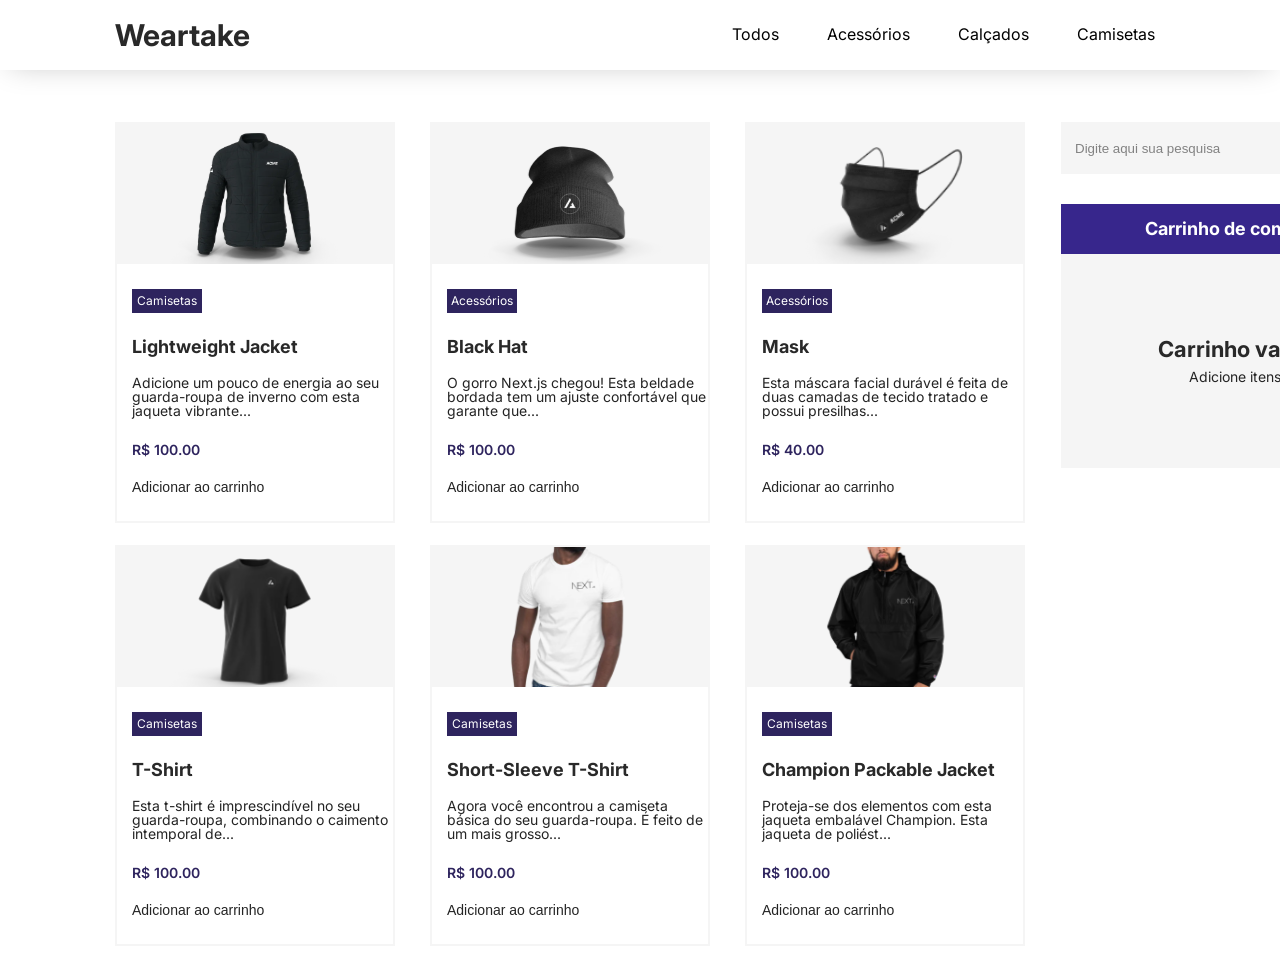
==== index.html @ 9d79dd7a "first commit" ====
<!DOCTYPE html>
<html lang="pt-br">

<head>
    <meta charset="UTF-8">
    <meta http-equiv="X-UA-Compatible" content="IE=edge">
    <meta name="viewport" content="width=device-width, initial-scale=1.0">
    <link rel="stylesheet" href="./css/style.css">
    <link rel="stylesheet" href="./css/reset.css">
    <link rel="preconnect" href="https://fonts.googleapis.com">
    <link rel="preconnect" href="https://fonts.gstatic.com" crossorigin>
    <link href="https://fonts.googleapis.com/css2?family=Inter:wght@100;200;300;400;500;600;700;800;900&display=swap"
        rel="stylesheet">
    <script defer src="./js/database.js"></script>
    <script defer src="./js/index.js"></script>
    <title>Weartake</title>
</head>

<body>
    <header>
        <div class="container">
            <div class="container-box">
                <div class="logo">
                    <h1 class="site-title"> <a href="">Weartake</a></h1>
                </div>

                <nav>
                    <ul class="menu-list">
                        <li class="menu-item"><button class="first-btn">Todos</button></li>
                        <li class="menu-item"><button> Acessórios</button></li>
                        <li class="menu-item"><button> Calçados</button></li>
                        <li class="menu-item"><button> Camisetas</button></li>
                    </ul>
                </nav>
            </div>
        </div>
    </header>

    <div class="content-container">
        <main>
            <section class="cards-showroom">
                <div class="cards-box">
                    <ul class="cards-list">
                        <!-- <li class="card">
                            <div class="card-img-container">
                                <img class="card-img" src="./img/jaqueta.svg" alt="">
                            </div>

                            <span class="card-category">Camisetas</span>
                            <h1 class="card-title">Lightweight Jacket</h1>
                            <p class="card-description">Adicione um pouco de energia ao seu guarda-roupa de inverno
                                com esta jaqueta vibrante...</p>
                            <strong class="card-price">R$ 100.00</strong>
                            <button class="card-add-cart">Adicionar ao carrinho</button>

                        </li>-->
                    </ul>

                </div>

            </section>
        </main>
        <aside>
            <main>
                <div class="aside-container">
                    <section class="search">
                        <div class="search-container">
                            <input type="text" class="txtSearch" id="txtSearch" placeholder="Digite aqui sua pesquisa"
                                alt="barra de digitação da pesquisa de texto">
                            <button class="btnSearch" id="btnSearch">Pesquisar</button>
                        </div>
                    </section>
                    <section class="cart">
                        <h3 class="cart-title">Carrinho de compras</h3>
                        <div class="cart-container">
                            <ul class="cart-list">

                            <p>Carrinho vazio</p>
                            <span>Adicione itens</span>
                            </ul>
                            <!--<div class="cart-box">
                                <div>
                                    <p class="quantityText">Quantidade: </p>
                                    <span class="quantityValue">3</span>

                                </div>

                                <div class="total-div">
                                    <p class="totalText">Total: </p>
                                    <span class="totalValue">R$ 100.00</span>
                                </div>-->
                        </div>
                </div>
                </section>
    </div>
    </main>
    </aside>
    </div>

</body>

</html>
---- css/style.css ----
html{
    overflow-x: scroll;
}

header {
    box-shadow: 0px 4px 30px -10px rgba(0, 0, 0, 0.25);
    height: 70px;

}


.container-box {
    display: flex;
    justify-content: space-between;
    align-items: center;
    text-align: center;
    height: 70px;
    margin-right: 115px;
    margin-left: 115px;
    


}



.site-title {
    font-weight: 700;
    font-size: 30px;
    color: #292929;
}

.menu-list {
    display: flex;
}

li .first-btn{
    font-weight: bold;
    
}

.menu-item{
    display: flex;
    justify-content: center;
    align-items: center;
    margin-left: 28px;
}

.menu-item button {
    font-family: 'Inter', sans-serif;
    
    font-size: 16px;
    
    background:none;
    border: none;
    padding: 10px;

    border-bottom: 2px solid transparent;
    
    font-weight: 400;
    transition: 0.6s;
}

.menu-item button:hover {
    border-bottom: 2px solid #2E245E;

}




.cards-box {
    min-width: 946px;
    
}

.cards-list {
    display: flex;
    flex-wrap: wrap;
}

.card {
    max-width: 280px;


    background-color: #FFF;

    border: 2px solid #F5F5F5;

    margin-right: 35px;

    margin-bottom: 22px;

    transition: 0.6s;
}

.card:hover {
    border-color: #2E245E;
}

.card-img-container {
    display: flex;
    justify-content: center;
    align-items: center;
    background-color: #F5F5F5;
    max-height: 154px;
    max-width: 296px;
    width: auto;
    height: auto;
}


.card-category {
    display: flex;
    justify-content: center;
    align-items: center;
    background-color: #2E245E;
    color: #FFF;
    width: 70px;
    height: 24px;
    font-size: 12px;
    font-weight: 400;
    margin: 25px 0px 25px 15px;
}

.card-title {
    font-weight: 700;
    font-size: 18px;
    color: #292929;
    margin-left: 15px;
    margin-bottom: 20px;
}

.card-description {
    max-width: 269px;
    margin-left: 15px;
    font-weight: 400;
    font-size: 14px;
    color: #242424;
    margin-bottom: 23px;
}

.card-price {
    display: inline-block;
    width: 200px;
    font-weight: 600;
    font-size: 14px;
    color: #2E245E;
    margin-left: 15px;
    margin-bottom: 20px;
    line-height: 16px;
}

.card-add-cart {
    padding: 0;
    background: none;
    border: none;
    color: #242424;
    font-size: 14px;
    font-weight: 500;
    margin-bottom: 25px;
    margin-left: 15px;
    line-height: 16px;
    transition: 0.4s;

    border-bottom: 1px solid transparent;
}

.card-add-cart:hover {
    color: #37268C;
    border-bottom: 1px solid #37268C;
}

.content-container {
    display: flex;

    margin-top: 52px;


    margin-right: 115px;
    margin-left: 115px;

}




.search-container {
    width: 350px;
    margin-bottom: 30px;

}

.txtSearch {
    color: #333333;
    background-color: #F5F5F5;
    width: 231px;
    height: 50px;
    border: 0 none;
    padding-left: 14px;



}

.txtSearch::placeholder {
    color: #828282;


}

.txtSearch:focus {
    border-color: #2E245E;
    box-shadow: 0 0 0 0;
    border: 0 none;
    outline: 0;

}

.btnSearch {


    color: #FFF;
    border-color: transparent;

    background: #37268C;
    width: 96px;
    height: 50px;
    transition: 0.5s;

}

.btnSearch:hover {
    -webkit-transform: scale(1.1);
    -ms-transform: scale(1.1);
    transform: scale(1.1);

    background: #2E245E
}


.cart-container {
    display: flex;
    flex-direction: column;
    justify-content: center;
    align-items: center;
    background: #F5F5F5;
    max-width: 347px;
    height: 214px;
    overflow-x: auto;
    
}

.cart-title {
    display: flex;
    justify-content: center;
    align-items: center;
    height: 50px;
    width: 347px;
    background: #37268C;
    font-weight: 700;
    font-size: 18px;
    color: #FFFFFF
}

.cart-list{
    display: flex;
    flex-direction: column;
}
.cart-container p {
    color: #292929;
    font-weight: 700;
    font-size: 22px;
}

.cart-container span {
    margin-top: 10px;
    display: inline-block;
    color: #242424;
    font-weight: 400;
    font-size: 14px;
    text-align: center;
}


section .cart-box {
    display: flex;
    flex-direction: column;
    justify-content: space-between;
    background: #333333;
    font-weight: 600;
    font-size: 16px;
    color: #fff;

    min-width: 100%;

    align-self: flex-end;
    max-height: 100px;
    height: 100%;

    

}

section .cart-box div {
    padding: 0;
    display: flex;
    justify-content: space-between;
    align-items: center;
    margin: 14px 24px 5px 14px;
    
}

.cart-box .total-div{
    margin: 0 24px 20px 14px;
}

div .quantityText {
    font-weight: 600;
    font-size: 14px;
    color: #FFFFFF;
    line-height: 24px;
}

div .quantityValue {
    font-weight: 400;
    font-size: 14px;
    color: #FFFFFF;
    line-height: 24px;
}

div .totalText {
    font-weight: 600;
    font-size: 14px;
    color: #FFFFFF;
    line-height: 24px;
}

div .totalValue {
    font-weight: 400;
    font-size: 14px;
    color: #FFFFFF;
    line-height: 24px;
}




div .cart-list .card{
    margin: 0;
    margin-left: 13px;
    margin-top: 20px;
    display: flex;
    
    background-color: #F5F5F5;
    max-width: 350px;
    min-height: 92px;
}
div .cart-list .card .card-img-container{
    background-color: #FFFFFF;
    display: flex;
    justify-content:center;
    align-items: center;
    max-width: 88px;
    max-height: 92px;
    width: auto;
    height: auto;
}

div .cart-list .card-img{
    width: 100%;
}

div .cart-list .card-title{
    display: inline-block;
    align-self: flex-start;
    justify-self: flex-start;
    
}
div .cart-list .card-price{
    display: inline-block;
    height: 16px;
}

div .cart-list .card-add-cart{
    margin-bottom: 0;
}

div .cart-list .card-price{
    margin-bottom: 15px;
}

div .cart-list .card-title{
    margin-bottom: 15px;
}
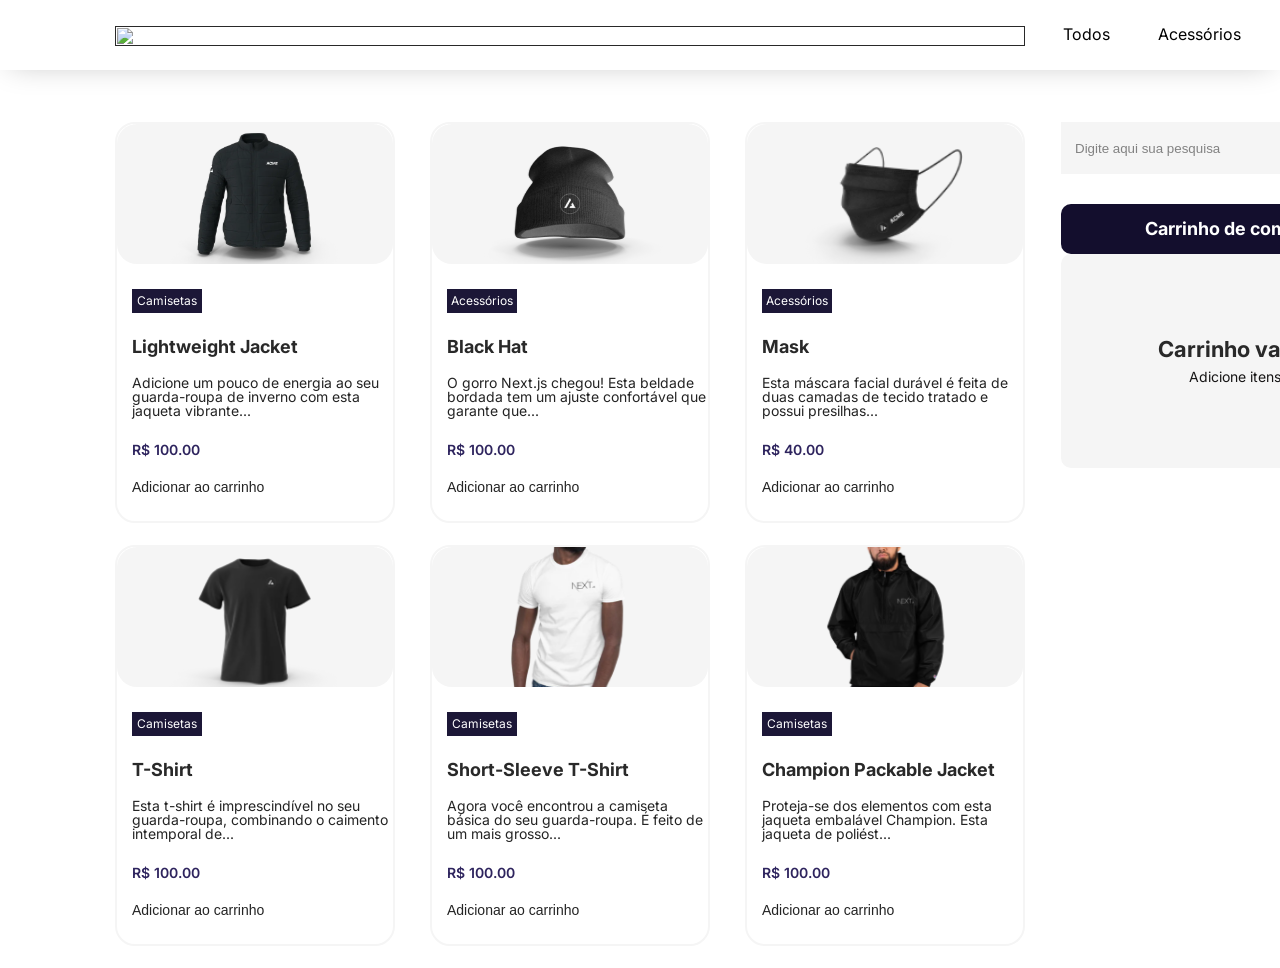
==== commit 0cbe7e1b: "Alteração da logo. implementação do favicon. estilização no header e nos cards. correção de bugs na " ====
--- a/index.html
+++ b/index.html
@@ -2,6 +2,7 @@
 <html lang="pt-br">
 
 <head>
+    <link rel="shortcut icon" href="img/favi.png" type="image/x-icon">
     <meta charset="UTF-8">
     <meta http-equiv="X-UA-Compatible" content="IE=edge">
     <meta name="viewport" content="width=device-width, initial-scale=1.0">
@@ -17,11 +18,12 @@
 </head>
 
 <body>
-    <header>
+    <header> 
+        
         <div class="container">
             <div class="container-box">
                 <div class="logo">
-                    <h1 class="site-title"> <a href="">Weartake</a></h1>
+                    <h1 class="site-title"> <a href=""><img class="imagem" src="img/logo.png" alt=""></a></h1>
                 </div>
 
                 <nav>
--- a/css/style.css
+++ b/css/style.css
@@ -38,6 +38,10 @@
     font-weight: bold;
     
 }
+.imagem{
+    width: 910px;
+    height: 100%;
+}
 
 .menu-item{
     display: flex;
@@ -88,6 +92,7 @@
     border: 2px solid #F5F5F5;
 
     margin-right: 35px;
+    border-radius: 20px;
 
     margin-bottom: 22px;
 
@@ -95,10 +100,12 @@
 }
 
 .card:hover {
-    border-color: #2E245E;
+    border-color: #2d2456;
+    border-radius: 20px;
 }
 
 .card-img-container {
+    border-radius: 20px;
     display: flex;
     justify-content: center;
     align-items: center;
@@ -114,7 +121,7 @@
     display: flex;
     justify-content: center;
     align-items: center;
-    background-color: #2E245E;
+    background-color: #1c1737;
     color: #FFF;
     width: 70px;
     height: 24px;
@@ -188,10 +195,12 @@
 .search-container {
     width: 350px;
     margin-bottom: 30px;
+   
 
 }
 
 .txtSearch {
+    
     color: #333333;
     background-color: #F5F5F5;
     width: 231px;
@@ -222,8 +231,8 @@
 
     color: #FFF;
     border-color: transparent;
-
-    background: #37268C;
+    border-radius: 10px;
+    background: #181136;
     width: 96px;
     height: 50px;
     transition: 0.5s;
@@ -248,16 +257,18 @@
     max-width: 347px;
     height: 214px;
     overflow-x: auto;
+    border-radius: 10px;
     
 }
 
 .cart-title {
+    border-radius: 10px;
     display: flex;
     justify-content: center;
     align-items: center;
     height: 50px;
     width: 347px;
-    background: #37268C;
+    background: #130e2d;
     font-weight: 700;
     font-size: 18px;
     color: #FFFFFF
@@ -276,7 +287,7 @@
 .cart-container span {
     margin-top: 10px;
     display: inline-block;
-    color: #242424;
+    color: #161515;
     font-weight: 400;
     font-size: 14px;
     text-align: center;
@@ -287,7 +298,7 @@
     display: flex;
     flex-direction: column;
     justify-content: space-between;
-    background: #333333;
+    background: #141414;
     font-weight: 600;
     font-size: 16px;
     color: #fff;
